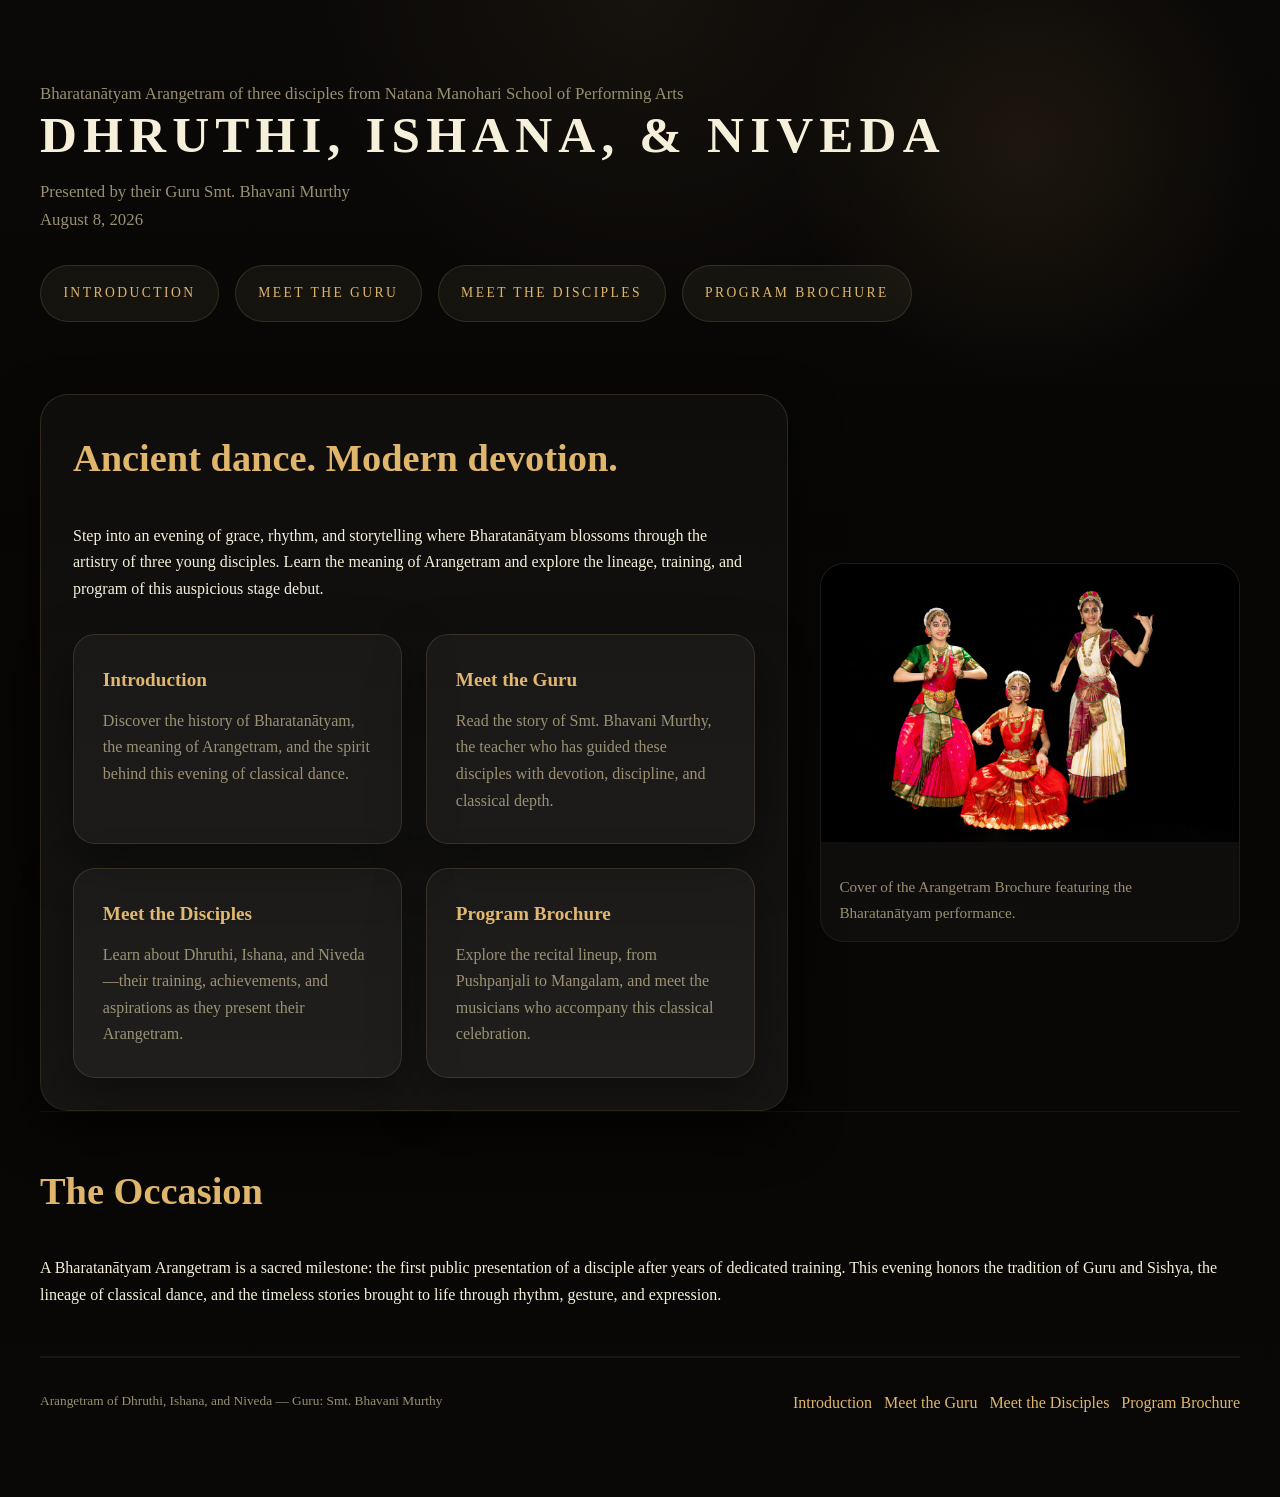
==== index.html @ e5b1d81f "initial commit" ====
<!DOCTYPE html>
<html lang="en">
<head>
  <meta charset="UTF-8" />
  <meta name="viewport" content="width=device-width, initial-scale=1.0" />
  <title>Arangetram of Dhruthi, Ishana & Niveda</title>
  <link rel="stylesheet" href="styles.css" />
</head>
<body>
  <main class="container">
    <header class="header">
      <p class="site-subtitle">Bharatanātyam Arangetram of three disciples from Natana Manohari School of Performing Arts</p>
      <h1 class="site-title">Dhruthi, Ishana, & Niveda</h1>
      <p class="site-subtitle">Presented by their Guru Smt. Bhavani Murthy<br />August 8, 2026</p>
      <nav class="navbar">
        <a class="nav-link" href="introduction.html">Introduction</a>
        <a class="nav-link" href="meet-the-guru.html">Meet the Guru</a>
        <a class="nav-link" href="meet-the-disciples.html">Meet the Disciples</a>
        <a class="nav-link" href="program-brochure.html">Program Brochure</a>
      </nav>
    </header>

    <section class="hero">
      <div class="hero-card">
        <h2>Ancient dance. Modern devotion.</h2>
        <p>Step into an evening of grace, rhythm, and storytelling where Bharatanātyam blossoms through the artistry of three young disciples. Learn the meaning of Arangetram and explore the lineage, training, and program of this auspicious stage debut.</p>
        <div class="card-grid grid" style="margin-top:2rem;">
          <article class="card">
            <h3>Introduction</h3>
            <p>Discover the history of Bharatanātyam, the meaning of Arangetram, and the spirit behind this evening of classical dance.</p>
          </article>
          <article class="card">
            <h3>Meet the Guru</h3>
            <p>Read the story of Smt. Bhavani Murthy, the teacher who has guided these disciples with devotion, discipline, and classical depth.</p>
          </article>
          <article class="card">
            <h3>Meet the Disciples</h3>
            <p>Learn about Dhruthi, Ishana, and Niveda—their training, achievements, and aspirations as they present their Arangetram.</p>
          </article>
          <article class="card">
            <h3>Program Brochure</h3>
            <p>Explore the recital lineup, from Pushpanjali to Mangalam, and meet the musicians who accompany this classical celebration.</p>
          </article>
        </div>
      </div>
      <div class="figure">
        <img src="assets/Brochure%20COVER.jpg" alt="Arangetram brochure cover" />
        <figcaption>Cover of the Arangetram Brochure featuring the Bharatanātyam performance.</figcaption>
      </div>
    </section>

    <section class="section">
      <div class="section-intro">
        <div>
          <h2 class="section-heading">The Occasion</h2>
          <p class="section-copy">A Bharatanātyam Arangetram is a sacred milestone: the first public presentation of a disciple after years of dedicated training. This evening honors the tradition of Guru and Sishya, the lineage of classical dance, and the timeless stories brought to life through rhythm, gesture, and expression.</p>
        </div>
      </div>
    </section>

    <footer class="footer">
      <small>Arangetram of Dhruthi, Ishana, and Niveda — Guru: Smt. Bhavani Murthy</small>
      <div class="footer-links">
        <a href="introduction.html">Introduction</a>
        <a href="meet-the-guru.html">Meet the Guru</a>
        <a href="meet-the-disciples.html">Meet the Disciples</a>
        <a href="program-brochure.html">Program Brochure</a>
      </div>
    </footer>
  </main>
</body>
</html>
---- styles.css ----
:root {
  color-scheme: dark;
  --bg: #070605;
  --surface: #111010;
  --surface-strong: #1b1815;
  --gold: #e0b66d;
  --gold-soft: #b99151;
  --text: #f6f0da;
  --muted: #9a8f72;
  --border: rgba(224, 182, 109, 0.16);
  --shadow: 0 20px 50px rgba(0, 0, 0, 0.55);
}

* {
  box-sizing: border-box;
}

html,
body {
  margin: 0;
  min-height: 100%;
  font-family: "Georgia", "Times New Roman", serif;
  background: radial-gradient(circle at top, rgba(224, 182, 109, 0.05), transparent 20%),
    radial-gradient(circle at 80% 10%, rgba(255, 196, 92, 0.08), transparent 14%),
    linear-gradient(180deg, #0b0908 0%, #070605 35%, #090806 100%);
  color: var(--text);
}

body {
  line-height: 1.66;
}

a {
  color: var(--gold);
  text-decoration: none;
}

a:hover,
a:focus {
  color: #ffd98c;
}

img {
  max-width: 100%;
  height: auto;
  display: block;
}

.container {
  width: min(1200px, calc(100% - 2rem));
  margin: 0 auto;
  padding: 2rem 0 4rem;
}

.header {
  padding: 2rem 0 1.5rem;
}

.site-title {
  margin: 0;
  font-size: clamp(2.85rem, 4vw, 4.8rem);
  letter-spacing: 0.12em;
  text-transform: uppercase;
  line-height: 1.05;
}

.site-subtitle {
  margin: 1rem 0 0;
  color: var(--muted);
  max-width: 780px;
  font-size: 1.05rem;
}

.navbar {
  display: flex;
  flex-wrap: wrap;
  gap: 1rem;
  margin-top: 2rem;
}

.nav-link {
  padding: 1rem 1.4rem;
  border: 1px solid var(--border);
  border-radius: 999px;
  background: rgba(255, 239, 165, 0.05);
  color: var(--gold);
  text-transform: uppercase;
  font-size: 0.85rem;
  letter-spacing: 0.18em;
  transition: transform 0.25s ease, background 0.25s ease, border-color 0.25s ease;
}

.nav-link:hover {
  background: rgba(224, 182, 109, 0.12);
  transform: translateY(-2px);
  border-color: rgba(224, 182, 109, 0.35);
}

.hero {
  display: grid;
  gap: 2rem;
  align-items: center;
  grid-template-columns: 1.1fr minmax(280px, 420px);
  margin-top: 3rem;
}

.hero-card {
  background: rgba(255, 255, 255, 0.03);
  border: 1px solid var(--border);
  border-radius: 28px;
  padding: 2rem;
  box-shadow: var(--shadow);
  position: relative;
}

.hero-card::before {
  content: "";
  position: absolute;
  inset: 0;
  border-radius: 28px;
  pointer-events: none;
  background: linear-gradient(180deg, transparent 0%, rgba(255, 255, 255, 0.03) 100%);
}

.hero-card h2,
.section-heading {
  margin-top: 0;
  font-size: clamp(1.9rem, 3vw, 2.7rem);
  color: var(--gold);
}

.hero-card p,
.card p,
.section-copy {
  margin: 1rem 0 0;
  color: var(--text);
}

.grid {
  display: grid;
  gap: 1.5rem;
}

.card-grid {
  grid-template-columns: repeat(auto-fit, minmax(240px, 1fr));
}

.card {
  background: rgba(255, 255, 255, 0.04);
  border: 1px solid var(--border);
  border-radius: 22px;
  padding: 1.8rem;
  box-shadow: var(--shadow);
}

.card h3 {
  margin: 0 0 0.75rem;
  color: var(--gold);
  font-size: 1.2rem;
}

.card p {
  margin: 0;
  color: var(--muted);
}

.section {
  padding: 3rem 0;
  border-top: 1px solid rgba(255, 255, 255, 0.06);
}

.section:last-of-type {
  border-bottom: 1px solid rgba(255, 255, 255, 0.06);
}

.section-intro {
  display: grid;
  gap: 1.5rem;
}

.section-intro img {
  border-radius: 24px;
  border: 1px solid rgba(255, 255, 255, 0.08);
}

.page-title {
  margin: 0 0 1rem;
  color: var(--gold);
  font-size: clamp(2rem, 3vw, 3rem);
}

.detail-list {
  list-style: none;
  padding: 0;
  margin: 1.5rem 0 0;
  display: grid;
  gap: 0.75rem;
}

.detail-list li {
  padding: 1rem 1.2rem;
  border-radius: 16px;
  background: rgba(255, 255, 255, 0.02);
  border: 1px solid rgba(255, 255, 255, 0.05);
}

.detail-list strong {
  color: var(--text);
}

.figure {
  display: grid;
  gap: 1rem;
  border-radius: 24px;
  overflow: hidden;
  background: rgba(255, 255, 255, 0.03);
  border: 1px solid rgba(255, 255, 255, 0.06);
}

.figure figcaption {
  padding: 1rem 1.15rem;
  color: var(--muted);
  font-size: 0.95rem;
}

.figure img {
  width: 100%;
  height: auto;
  object-fit: cover;
}

.profile-grid {
  grid-template-columns: repeat(auto-fit, minmax(280px, 1fr));
}

.profile-card {
  display: grid;
  gap: 1rem;
  align-items: start;
}

.profile-card h3 {
  margin: 0;
  color: var(--gold);
}

.profile-card p {
  margin: 0;
  color: var(--text);
}

.profile-card .profile-meta {
  color: var(--muted);
  font-style: italic;
}

.program-grid,
.orchestra-grid {
  grid-template-columns: 1fr;
}

.program-item,
.orchestra-item {
  background: rgba(255, 255, 255, 0.04);
  border: 1px solid rgba(255, 255, 255, 0.06);
  border-radius: 22px;
  padding: 1.6rem;
}

.program-item + .program-item,
.orchestra-item + .orchestra-item {
  margin-top: 1rem;
}

.program-item h4,
.orchestra-item h4 {
  margin: 0 0 0.65rem;
  color: var(--gold);
  font-size: 1.15rem;
}

.program-item p,
.orchestra-item p {
  margin: 0.75rem 0 0;
  color: var(--text);
}

.program-meta {
  margin-top: 0.85rem;
  display: grid;
  gap: 0.45rem;
  color: var(--muted);
  font-size: 0.95rem;
}

.program-meta span {
  display: inline-block;
}

.footer {
  padding: 2rem 0 1rem;
  color: var(--muted);
  border-top: 1px solid rgba(255, 255, 255, 0.06);
  display: flex;
  flex-wrap: wrap;
  justify-content: space-between;
  gap: 1rem;
}

.footer small {
  display: block;
}

.footer-links {
  display: flex;
  flex-wrap: wrap;
  gap: 0.75rem;
}

@media (max-width: 900px) {
  .hero {
    grid-template-columns: 1fr;
  }
}

@media (max-width: 620px) {
  .navbar {
    justify-content: center;
  }
  .container {
    padding: 1.5rem 0 3rem;
  }
}
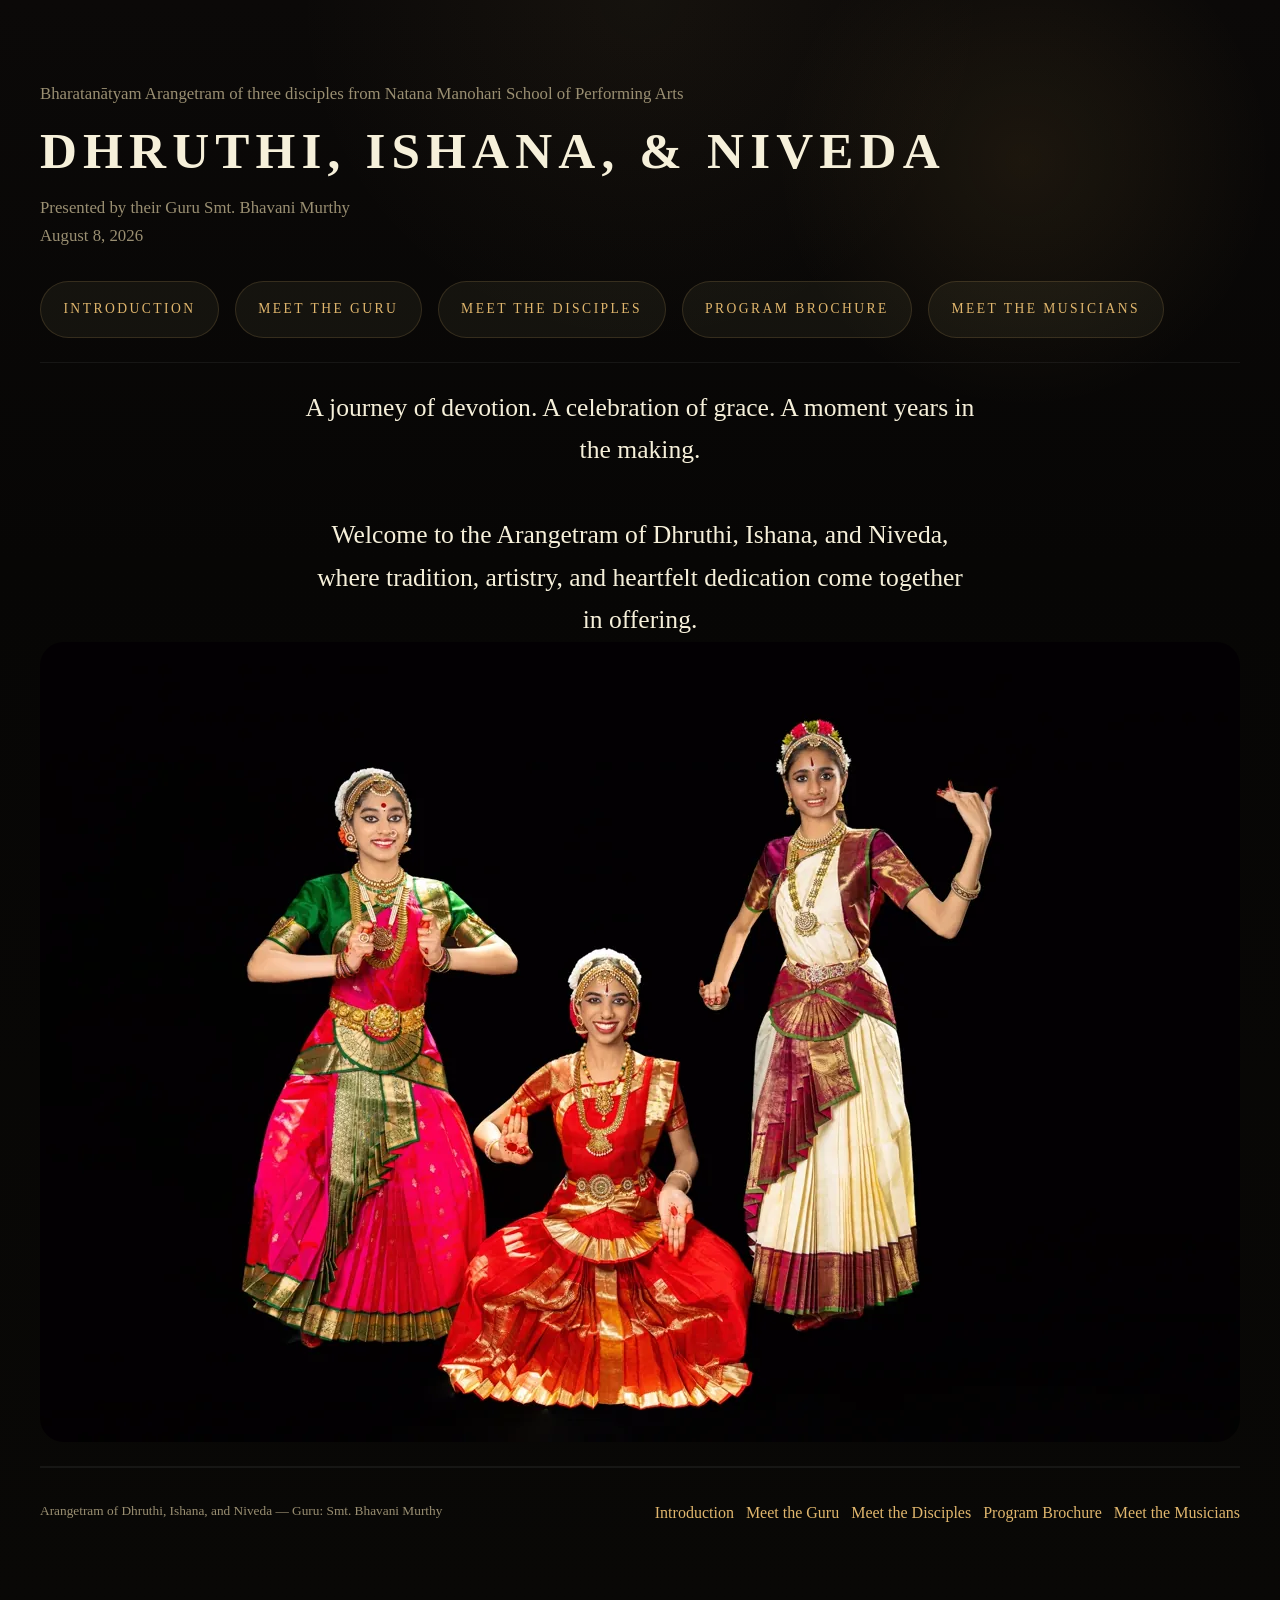
==== commit 2b6ee1eb: "second iteration" ====
--- a/index.html
+++ b/index.html
@@ -1,72 +1,67 @@
-<!DOCTYPE html>
+<!doctype html>
 <html lang="en">
-<head>
-  <meta charset="UTF-8" />
-  <meta name="viewport" content="width=device-width, initial-scale=1.0" />
-  <title>Arangetram of Dhruthi, Ishana & Niveda</title>
-  <link rel="stylesheet" href="styles.css" />
-</head>
-<body>
-  <main class="container">
-    <header class="header">
-      <p class="site-subtitle">Bharatanātyam Arangetram of three disciples from Natana Manohari School of Performing Arts</p>
-      <h1 class="site-title">Dhruthi, Ishana, & Niveda</h1>
-      <p class="site-subtitle">Presented by their Guru Smt. Bhavani Murthy<br />August 8, 2026</p>
-      <nav class="navbar">
-        <a class="nav-link" href="introduction.html">Introduction</a>
-        <a class="nav-link" href="meet-the-guru.html">Meet the Guru</a>
-        <a class="nav-link" href="meet-the-disciples.html">Meet the Disciples</a>
-        <a class="nav-link" href="program-brochure.html">Program Brochure</a>
-      </nav>
-    </header>
+  <head>
+    <meta charset="UTF-8" />
+    <meta name="viewport" content="width=device-width, initial-scale=1.0" />
+    <title>Arangetram of Dhruthi, Ishana & Niveda</title>
+    <link rel="stylesheet" href="styles.css" />
+  </head>
+  <body>
+    <main class="container">
+      <header class="header">
+        <p class="site-subtitle">
+          Bharatanātyam Arangetram of three disciples from Natana Manohari
+          School of Performing Arts
+        </p>
+        <h1 class="site-title">Dhruthi, Ishana, & Niveda</h1>
+        <p class="site-subtitle">
+          Presented by their Guru Smt. Bhavani Murthy<br />August 8, 2026
+        </p>
+        <nav class="navbar">
+          <a class="nav-link" href="introduction.html">Introduction</a>
+          <a class="nav-link" href="meet-the-guru.html">Meet the Guru</a>
+          <a class="nav-link" href="meet-the-disciples.html"
+            >Meet the Disciples</a
+          >
+          <a class="nav-link" href="program-brochure.html">Program Brochure</a>
+          <a class="nav-link" href="meet-the-musicians.html"
+            >Meet the Musicians</a
+          >
+        </nav>
+      </header>
 
-    <section class="hero">
-      <div class="hero-card">
-        <h2>Ancient dance. Modern devotion.</h2>
-        <p>Step into an evening of grace, rhythm, and storytelling where Bharatanātyam blossoms through the artistry of three young disciples. Learn the meaning of Arangetram and explore the lineage, training, and program of this auspicious stage debut.</p>
-        <div class="card-grid grid" style="margin-top:2rem;">
-          <article class="card">
-            <h3>Introduction</h3>
-            <p>Discover the history of Bharatanātyam, the meaning of Arangetram, and the spirit behind this evening of classical dance.</p>
-          </article>
-          <article class="card">
-            <h3>Meet the Guru</h3>
-            <p>Read the story of Smt. Bhavani Murthy, the teacher who has guided these disciples with devotion, discipline, and classical depth.</p>
-          </article>
-          <article class="card">
-            <h3>Meet the Disciples</h3>
-            <p>Learn about Dhruthi, Ishana, and Niveda—their training, achievements, and aspirations as they present their Arangetram.</p>
-          </article>
-          <article class="card">
-            <h3>Program Brochure</h3>
-            <p>Explore the recital lineup, from Pushpanjali to Mangalam, and meet the musicians who accompany this classical celebration.</p>
-          </article>
+      <section class="section">
+        <div class="section-intro hero-intro">
+          <p>
+            A journey of devotion. A celebration of grace. A moment years in the
+            making.
+            <br /><br />
+            Welcome to the Arangetram of Dhruthi, Ishana, and Niveda, where
+            tradition, artistry, and heartfelt dedication come together in
+            offering.
+          </p>
         </div>
-      </div>
-      <div class="figure">
-        <img src="assets/Brochure%20COVER.jpg" alt="Arangetram brochure cover" />
-        <figcaption>Cover of the Arangetram Brochure featuring the Bharatanātyam performance.</figcaption>
-      </div>
-    </section>
+        <div class="figure">
+          <img
+            src="assets/Brochure%20COVER.webp"
+            alt="Arangetram brochure cover"
+          />
+        </div>
+      </section>
 
-    <section class="section">
-      <div class="section-intro">
-        <div>
-          <h2 class="section-heading">The Occasion</h2>
-          <p class="section-copy">A Bharatanātyam Arangetram is a sacred milestone: the first public presentation of a disciple after years of dedicated training. This evening honors the tradition of Guru and Sishya, the lineage of classical dance, and the timeless stories brought to life through rhythm, gesture, and expression.</p>
+      <footer class="footer">
+        <small
+          >Arangetram of Dhruthi, Ishana, and Niveda — Guru: Smt. Bhavani
+          Murthy</small
+        >
+        <div class="footer-links">
+          <a href="introduction.html">Introduction</a>
+          <a href="meet-the-guru.html">Meet the Guru</a>
+          <a href="meet-the-disciples.html">Meet the Disciples</a>
+          <a href="program-brochure.html">Program Brochure</a>
+          <a href="meet-the-musicians.html">Meet the Musicians</a>
         </div>
-      </div>
-    </section>
-
-    <footer class="footer">
-      <small>Arangetram of Dhruthi, Ishana, and Niveda — Guru: Smt. Bhavani Murthy</small>
-      <div class="footer-links">
-        <a href="introduction.html">Introduction</a>
-        <a href="meet-the-guru.html">Meet the Guru</a>
-        <a href="meet-the-disciples.html">Meet the Disciples</a>
-        <a href="program-brochure.html">Program Brochure</a>
-      </div>
-    </footer>
-  </main>
-</body>
+      </footer>
+    </main>
+  </body>
 </html>
--- a/styles.css
+++ b/styles.css
@@ -20,8 +20,13 @@
   margin: 0;
   min-height: 100%;
   font-family: "Georgia", "Times New Roman", serif;
-  background: radial-gradient(circle at top, rgba(224, 182, 109, 0.05), transparent 20%),
-    radial-gradient(circle at 80% 10%, rgba(255, 196, 92, 0.08), transparent 14%),
+  background:
+    radial-gradient(circle at top, rgba(224, 182, 109, 0.05), transparent 20%),
+    radial-gradient(
+      circle at 80% 10%,
+      rgba(255, 196, 92, 0.08),
+      transparent 14%
+    ),
     linear-gradient(180deg, #0b0908 0%, #070605 35%, #090806 100%);
   color: var(--text);
 }
@@ -65,7 +70,7 @@
 }
 
 .site-subtitle {
-  margin: 1rem 0 0;
+  margin: 1rem 0 1rem 0;
   color: var(--muted);
   max-width: 780px;
   font-size: 1.05rem;
@@ -87,7 +92,10 @@
   text-transform: uppercase;
   font-size: 0.85rem;
   letter-spacing: 0.18em;
-  transition: transform 0.25s ease, background 0.25s ease, border-color 0.25s ease;
+  transition:
+    transform 0.25s ease,
+    background 0.25s ease,
+    border-color 0.25s ease;
 }
 
 .nav-link:hover {
@@ -119,7 +127,11 @@
   inset: 0;
   border-radius: 28px;
   pointer-events: none;
-  background: linear-gradient(180deg, transparent 0%, rgba(255, 255, 255, 0.03) 100%);
+  background: linear-gradient(
+    180deg,
+    transparent 0%,
+    rgba(255, 255, 255, 0.03) 100%
+  );
 }
 
 .hero-card h2,
@@ -165,7 +177,7 @@
 }
 
 .section {
-  padding: 3rem 0;
+  padding: 1.5rem 0;
   border-top: 1px solid rgba(255, 255, 255, 0.06);
 }
 
@@ -178,9 +190,34 @@
   gap: 1.5rem;
 }
 
+.hero-intro {
+  text-align: center;
+}
+
+.hero-intro p {
+  font-size: clamp(1.25rem, 2vw, 1.6rem);
+  margin: 0 auto;
+  max-width: 42rem;
+}
+
+.poem-text {
+  text-align: center;
+  font-size: 1.05rem;
+  margin-bottom: 1.5rem;
+  font-style: italic;
+  quotes: "“" "”";
+}
+
+.poem-text::before {
+  content: open-quote;
+}
+
+.poem-text::after {
+  content: close-quote;
+}
+
 .section-intro img {
   border-radius: 24px;
-  border: 1px solid rgba(255, 255, 255, 0.08);
 }
 
 .page-title {
@@ -211,26 +248,252 @@
 .figure {
   display: grid;
   gap: 1rem;
-  border-radius: 24px;
   overflow: hidden;
-  background: rgba(255, 255, 255, 0.03);
-  border: 1px solid rgba(255, 255, 255, 0.06);
 }
 
 .figure figcaption {
-  padding: 1rem 1.15rem;
   color: var(--muted);
   font-size: 0.95rem;
+  margin-top: 0.5rem;
 }
 
 .figure img {
   width: 100%;
   height: auto;
   object-fit: cover;
-}
-
-.profile-grid {
-  grid-template-columns: repeat(auto-fit, minmax(280px, 1fr));
+  border-radius: 24px;
+}
+
+.image-panel {
+  display: grid;
+  gap: 0.75rem;
+}
+
+.carousel-wrapper {
+  position: relative;
+  width: 100%;
+  overflow: hidden;
+}
+
+.carousel {
+  display: flex;
+  gap: 1rem;
+  width: 100%;
+  overflow-x: auto;
+  scroll-snap-type: x mandatory;
+  -webkit-overflow-scrolling: touch;
+  scroll-behavior: smooth;
+}
+
+.carousel::-webkit-scrollbar {
+  height: 6px;
+}
+
+.carousel::-webkit-scrollbar-thumb {
+  background: rgba(224, 182, 109, 0.32);
+  border-radius: 999px;
+}
+
+.carousel-item {
+  scroll-snap-align: start;
+  flex: 0 0 100%;
+  min-width: 100%;
+  display: flex;
+  align-items: center;
+  justify-content: center;
+  background: rgba(224, 182, 109, 0.08);
+  border-radius: 24px;
+}
+
+.carousel-item img {
+  max-width: 100%;
+  max-height: 100%;
+  height: auto;
+  border-radius: 24px;
+  object-fit: contain;
+}
+
+.carousel-button {
+  position: absolute;
+  top: 50%;
+  transform: translateY(-50%);
+  width: 56px;
+  height: 56px;
+  border: none;
+  border-radius: 999px;
+  background: rgba(0, 0, 0, 0.65);
+  color: var(--text);
+  cursor: pointer;
+  display: grid;
+  place-items: center;
+  font-size: 2rem;
+  box-shadow: 0 8px 20px rgba(0, 0, 0, 0.5);
+  z-index: 10;
+}
+
+.carousel-button.left {
+  left: 0.5rem;
+}
+
+.carousel-button.right {
+  right: 0.5rem;
+}
+
+.carousel-button:hover {
+  background: rgba(255, 255, 255, 0.12);
+}
+
+@media (max-width: 720px) {
+  .carousel-button {
+    width: 48px;
+    height: 48px;
+    font-size: 1.5rem;
+  }
+}
+
+.carousel-item img {
+  width: 100%;
+  border-radius: 24px;
+}
+
+.carousel-button {
+  position: absolute;
+  top: 50%;
+  transform: translateY(-50%);
+  width: 40px;
+  height: 40px;
+  border: none;
+  border-radius: 999px;
+  background: rgba(0, 0, 0, 0.55);
+  color: var(--text);
+  cursor: pointer;
+  display: grid;
+  place-items: center;
+  box-shadow: 0 8px 20px rgba(0, 0, 0, 0.35);
+}
+
+.carousel-button.left {
+  left: 0.25rem;
+}
+
+.carousel-button.right {
+  right: 0.25rem;
+}
+
+.carousel-button:hover {
+  background: rgba(255, 255, 255, 0.08);
+}
+
+.program-item,
+.orchestra-item {
+  background: transparent;
+  border: none;
+  border-radius: 0;
+  padding: 0;
+}
+
+.program-item + .program-item,
+.orchestra-item + .orchestra-item {
+  margin-top: 2rem;
+}
+
+.program-item h4,
+.orchestra-item h4 {
+  margin: 0 0 0.65rem;
+  color: var(--gold);
+  font-size: 1.15rem;
+}
+
+.program-item p,
+.orchestra-item p {
+  margin: 0.75rem 0 0;
+  color: var(--text);
+}
+
+.program-meta {
+  margin-top: 0.3rem;
+  display: grid;
+  gap: 0.45rem;
+  color: var(--muted);
+  font-size: 0.95rem;
+}
+
+.item-header {
+  display: flex;
+  flex-direction: column;
+  align-items: flex-start;
+  gap: 0rem;
+}
+
+.program-note {
+  padding: 1.2rem 0;
+  color: var(--text);
+  font-style: italic;
+  text-align: center;
+}
+
+.program-note .section-copy {
+  font-size: 1.3rem;
+}
+
+.program-meta span {
+  display: inline-block;
+}
+
+@media (max-width: 900px) {
+  .hero {
+    grid-template-columns: 1fr;
+  }
+
+  .card-grid {
+    grid-template-columns: 1fr;
+  }
+
+  .section {
+    padding: 1rem 0;
+  }
+}
+
+@media (max-width: 720px) {
+  .container {
+    width: calc(100% - 1.5rem);
+  }
+
+  .site-title {
+    font-size: clamp(2.2rem, 9vw, 3.2rem);
+  }
+
+  .site-subtitle,
+  .section-copy,
+  .program-meta,
+  .figure figcaption,
+  .profile-meta {
+    font-size: 0.96rem;
+  }
+
+  .carousel-item {
+    min-width: 260px;
+    width: 100%;
+  }
+
+  .carousel-button {
+    width: 34px;
+    height: 34px;
+  }
+}
+
+@media (max-width: 620px) {
+  .navbar {
+    justify-content: center;
+  }
+
+  .container {
+    padding: 1.5rem 0 3rem;
+  }
+
+  .header {
+    padding-top: 1.5rem;
+  }
 }
 
 .profile-card {
@@ -259,22 +522,9 @@
   grid-template-columns: 1fr;
 }
 
-.program-item,
-.orchestra-item {
-  background: rgba(255, 255, 255, 0.04);
-  border: 1px solid rgba(255, 255, 255, 0.06);
-  border-radius: 22px;
-  padding: 1.6rem;
-}
-
-.program-item + .program-item,
-.orchestra-item + .orchestra-item {
-  margin-top: 1rem;
-}
-
 .program-item h4,
 .orchestra-item h4 {
-  margin: 0 0 0.65rem;
+  margin: 0;
   color: var(--gold);
   font-size: 1.15rem;
 }
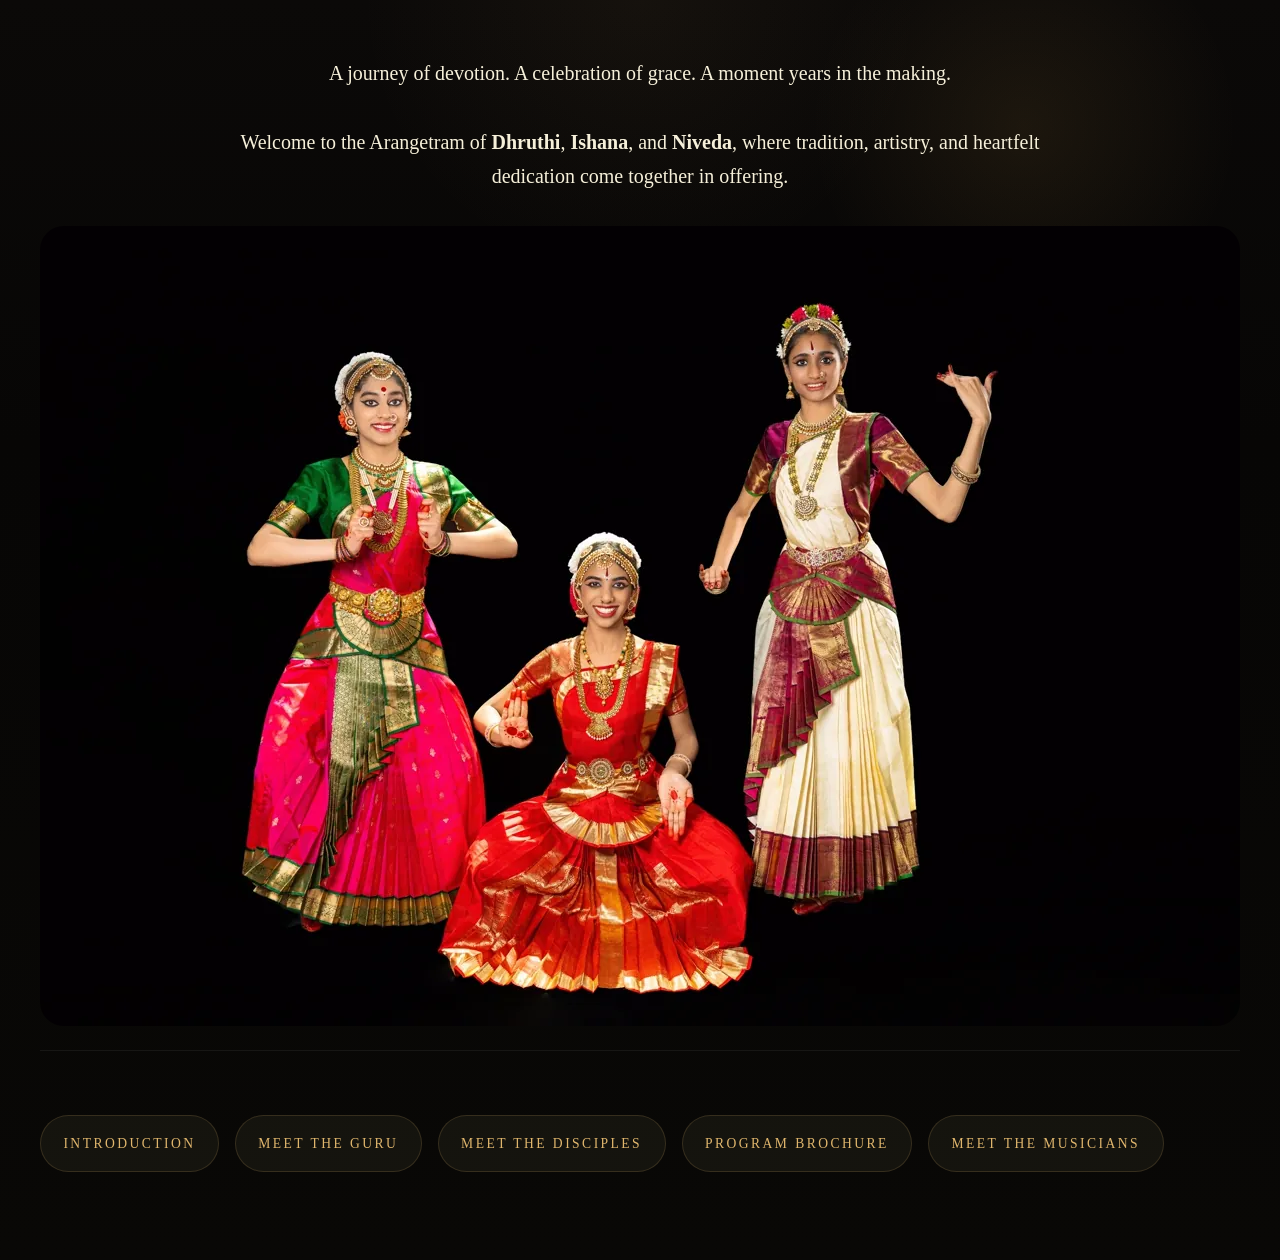
==== commit f10e831f: "fourth iteration" ====
--- a/index.html
+++ b/index.html
@@ -8,15 +8,26 @@
   </head>
   <body>
     <main class="container">
+      <section class="section" style="border-top: none">
+        <div class="section-intro hero-intro">
+          <p>
+            A journey of devotion. A celebration of grace. A moment years in the
+            making.
+            <br /><br />
+            Welcome to the Arangetram of <b>Dhruthi</b>, <b>Ishana</b>, and <b>Niveda</b>, where
+            tradition, artistry, and heartfelt dedication come together in
+            offering.
+          </p>
+        </div>
+        <div class="figure">
+          <img
+            src="assets/Brochure%20COVER.webp"
+            alt="Arangetram brochure cover"
+          />
+        </div>
+      </section>
+
       <header class="header">
-        <p class="site-subtitle">
-          Bharatanātyam Arangetram of three disciples from Natana Manohari
-          School of Performing Arts
-        </p>
-        <h1 class="site-title">Dhruthi, Ishana, & Niveda</h1>
-        <p class="site-subtitle">
-          Presented by their Guru Smt. Bhavani Murthy<br />August 8, 2026
-        </p>
         <nav class="navbar">
           <a class="nav-link" href="introduction.html">Introduction</a>
           <a class="nav-link" href="meet-the-guru.html">Meet the Guru</a>
@@ -29,39 +40,6 @@
           >
         </nav>
       </header>
-
-      <section class="section">
-        <div class="section-intro hero-intro">
-          <p>
-            A journey of devotion. A celebration of grace. A moment years in the
-            making.
-            <br /><br />
-            Welcome to the Arangetram of Dhruthi, Ishana, and Niveda, where
-            tradition, artistry, and heartfelt dedication come together in
-            offering.
-          </p>
-        </div>
-        <div class="figure">
-          <img
-            src="assets/Brochure%20COVER.webp"
-            alt="Arangetram brochure cover"
-          />
-        </div>
-      </section>
-
-      <footer class="footer">
-        <small
-          >Arangetram of Dhruthi, Ishana, and Niveda — Guru: Smt. Bhavani
-          Murthy</small
-        >
-        <div class="footer-links">
-          <a href="introduction.html">Introduction</a>
-          <a href="meet-the-guru.html">Meet the Guru</a>
-          <a href="meet-the-disciples.html">Meet the Disciples</a>
-          <a href="program-brochure.html">Program Brochure</a>
-          <a href="meet-the-musicians.html">Meet the Musicians</a>
-        </div>
-      </footer>
     </main>
   </body>
 </html>
--- a/styles.css
+++ b/styles.css
@@ -32,7 +32,8 @@
 }
 
 body {
-  line-height: 1.66;
+  font-size: 1.03rem;
+  line-height: 1.72;
 }
 
 a {
@@ -76,11 +77,49 @@
   font-size: 1.05rem;
 }
 
+.subtitle-with-date {
+  display: flex;
+  justify-content: space-between;
+  align-items: baseline;
+  gap: 1rem;
+  flex-wrap: wrap;
+  margin-bottom: 1rem;
+}
+
+.subtitle-date {
+  color: var(--gold);
+  font-size: 1.05rem;
+  text-align: right;
+}
+
 .navbar {
   display: flex;
   flex-wrap: wrap;
   gap: 1rem;
   margin-top: 2rem;
+}
+
+.subnav {
+  display: flex;
+  flex-wrap: wrap;
+  gap: 0.8rem;
+  margin-top: 1.25rem;
+}
+
+.subnav-link {
+  color: var(--muted);
+  font-size: 0.95rem;
+  border-bottom: 1px solid rgba(255, 255, 255, 0.08);
+  padding-bottom: 0.15rem;
+  transition:
+    color 0.2s ease,
+    border-color 0.2s ease;
+}
+
+.subnav-link:hover,
+.subnav-link:focus {
+  color: var(--gold);
+  border-color: rgba(224, 182, 109, 0.24);
 }
 
 .nav-link {
@@ -195,9 +234,10 @@
 }
 
 .hero-intro p {
-  font-size: clamp(1.25rem, 2vw, 1.6rem);
+  font-size: clamp(1rem, 1.6vw, 1.25rem);
   margin: 0 auto;
-  max-width: 42rem;
+  margin-bottom: 2rem;
+  max-width: 50rem;
 }
 
 .poem-text {
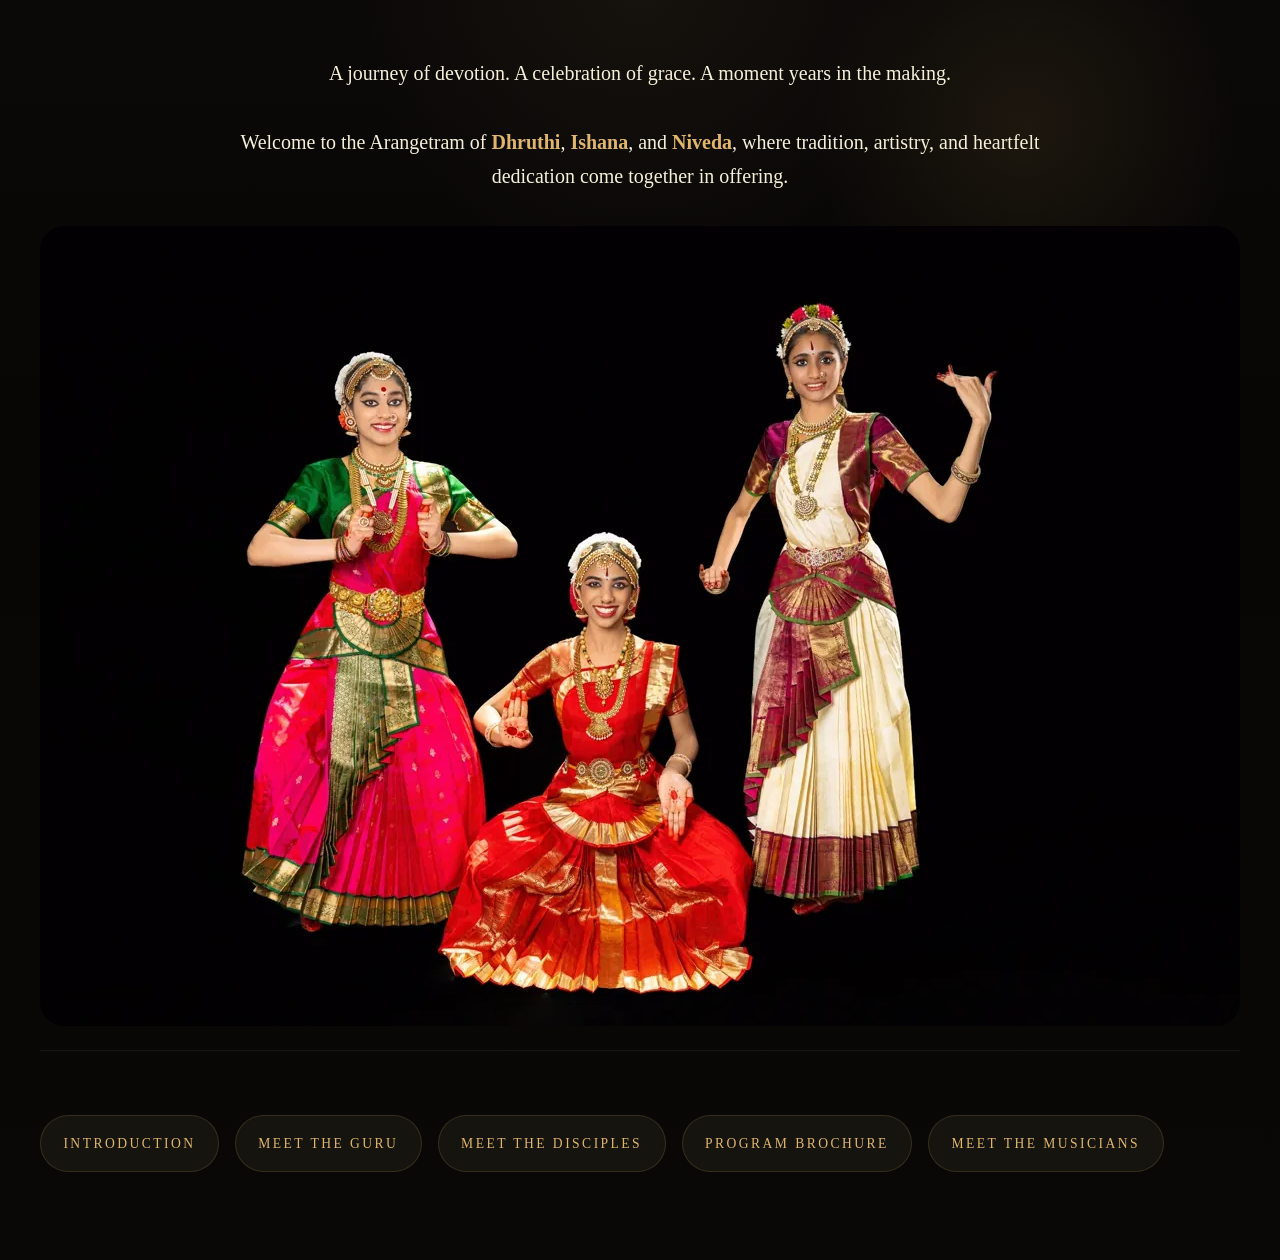
==== commit 740ad24a: "fifth iteration" ====
--- a/index.html
+++ b/index.html
@@ -14,7 +14,7 @@
             A journey of devotion. A celebration of grace. A moment years in the
             making.
             <br /><br />
-            Welcome to the Arangetram of <b>Dhruthi</b>, <b>Ishana</b>, and <b>Niveda</b>, where
+            Welcome to the Arangetram of <span class="name-highlight">Dhruthi</span>, <span class="name-highlight">Ishana</span>, and <span class="name-highlight">Niveda</span>, where
             tradition, artistry, and heartfelt dedication come together in
             offering.
           </p>
--- a/styles.css
+++ b/styles.css
@@ -92,6 +92,11 @@
   text-align: right;
 }
 
+.name-highlight {
+  color: var(--gold);
+  font-weight: 700;
+}
+
 .navbar {
   display: flex;
   flex-wrap: wrap;
